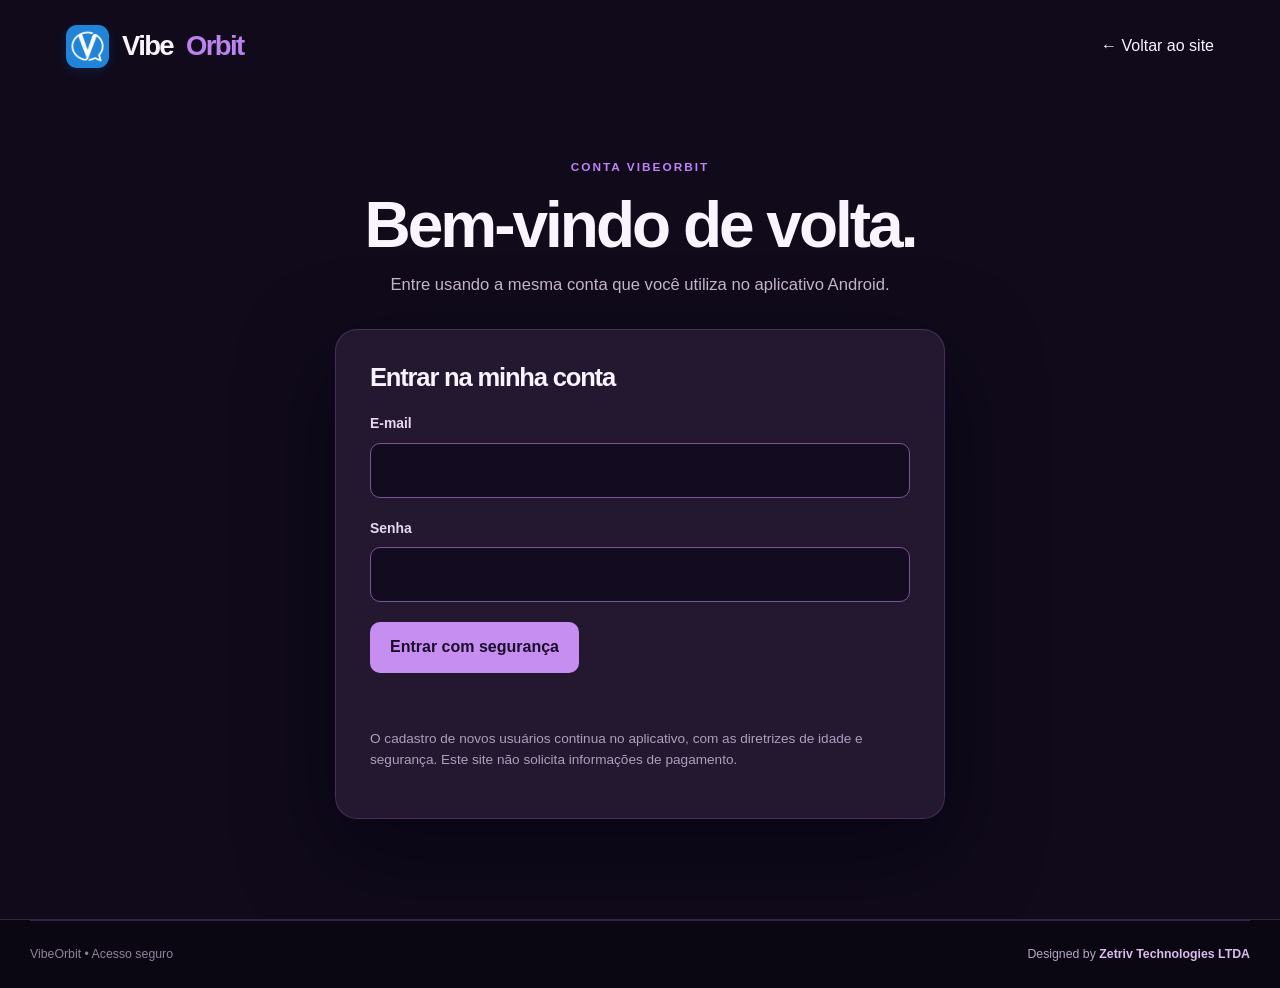
==== admin.html @ 6d1e189d "Add Supabase account login and protected moderation portal" ====
<!doctype html>
<html lang="pt-BR">
<head>
  <meta charset="utf-8"><meta name="viewport" content="width=device-width, initial-scale=1">
  <meta name="theme-color" content="#100a1b"><meta name="robots" content="noindex,nofollow">
  <meta http-equiv="Content-Security-Policy" content="default-src 'self'; script-src 'self'; style-src 'self'; connect-src 'self' https://bzjwgvnyfunlwxfzbbbc.supabase.co; img-src 'self' data:; object-src 'none'; base-uri 'self'">
  <meta name="referrer" content="no-referrer"><title>Central de Moderação | VibeOrbit</title>
  <link rel="icon" href="assets/vibeorbit-icon.webp" type="image/webp"><link rel="stylesheet" href="styles.css"><link rel="stylesheet" href="portal.css"><script type="module" src="portal.js"></script>
</head>
<body data-portal-page="admin"><header class="header shell"><a class="brand" href="index.html"><img class="brand-logo" src="assets/vibeorbit-icon.webp" alt="" width="43" height="43">Vibe<span class="brand-accent">Orbit</span></a><a href="conta.html">← Minha conta</a></header>
  <main class="shell portal-layout"><div class="portal-heading"><span class="section-kicker">ZETRIV TECHNOLOGIES LTDA</span><h1>Central de Moderação</h1><p>Denúncias do VibeOrbit. Acesso restrito a administradores autorizados.</p></div>
    <section class="portal-card wide" aria-labelledby="moderation-title"><h2 id="moderation-title">Fila de denúncias</h2><p id="portal-message" role="status" aria-live="polite">Verificando sua autorização...</p>
      <div id="admin-content" hidden>
        <div class="portal-actions"><span class="portal-pill ready">● Acesso administrativo</span><button type="button" class="portal-button secondary" id="refresh-reports">Atualizar denúncias</button><button type="button" class="portal-button secondary" id="logout">Sair</button></div>
        <div class="portal-grid" aria-label="Resumo da fila"><div class="portal-stat"><strong id="total-count">—</strong><span>Total consultado</span></div><div class="portal-stat"><strong id="pending-count">—</strong><span>Pendentes</span></div><div class="portal-stat"><strong id="review-count">—</strong><span>Em análise</span></div></div>
        <p class="portal-subtle">Nesta versão, você pode analisar, resolver ou descartar denúncias. Suspensão e banimento serão habilitados somente quando as restrições estiverem aplicadas às funcionalidades do aplicativo.</p>
        <div id="report-list" class="report-list" aria-live="polite"></div>
        <h2 class="portal-history-title">Histórico das decisões</h2><div id="audit-list" class="portal-subtle">Carregando histórico...</div>
      </div>
    </section>
  </main><footer class="footer"><div class="shell footer-bottom"><span>Área administrativa privada • Não compartilhar credenciais</span><span class="design-credit">Designed by <strong>Zetriv Technologies LTDA</strong></span></div></footer>
</body></html>
---- styles.css ----
:root{color-scheme:dark;--bg:#100a1b;--panel:#21172f;--panel2:#291b3a;--white:#f9f4ff;--muted:#c3b4cc;--purple:#be83f9;--pink:#e6a6ff;--line:rgba(204,151,242,.20);--teal:#97d9da;--shadow:0 32px 90px rgba(4,0,15,.5)}
*{box-sizing:border-box}html{scroll-behavior:smooth}body{margin:0;background:var(--bg);color:var(--white);font:400 16px/1.55 Inter,ui-sans-serif,-apple-system,BlinkMacSystemFont,"Segoe UI",sans-serif;overflow-x:hidden}a{color:inherit;text-decoration:none}button{font:inherit;cursor:pointer}h1,h2,h3,p{margin-top:0}h1,h2,h3{letter-spacing:-.047em;line-height:1.08}h1{font-size:clamp(3.55rem,6.1vw,6.55rem);font-weight:760}h2{font-size:clamp(2.65rem,4.6vw,4.9rem);font-weight:740}h3{font-size:1.48rem}p{color:var(--muted)}em{font-style:normal;color:var(--pink)}.shell{max-width:1220px;margin:auto;padding-inline:36px}.skip{position:absolute;left:-9999px;top:10px;background:#fff;color:#000;padding:12px;z-index:99}.skip:focus{left:10px}.announcement{font-size:.72rem;letter-spacing:.17em;text-align:center;background:#261637;border-bottom:1px solid var(--line);padding:10px 12px;color:#d6b7ec;font-weight:700}.pulse-dot{display:inline-block;width:7px;height:7px;border-radius:50%;background:#b5e2a8;box-shadow:0 0 0 4px #b5e2a81f;margin-right:11px;vertical-align:middle}.header{height:92px;display:flex;justify-content:space-between;align-items:center;gap:30px;position:relative;z-index:3}.brand{display:inline-flex;align-items:center;gap:13px;font-size:1.72rem;font-weight:730;letter-spacing:-.06em;white-space:nowrap}.brand-symbol{display:grid;place-items:center;border-radius:16px;width:43px;height:43px;color:white;background:linear-gradient(135deg,#9a61e8,#da8eee);box-shadow:inset 0 0 0 2px #ffffff49;font-size:1.7rem}.brand-accent{color:#bb83ed}.header nav{display:flex;align-items:center;gap:30px}.header nav>a{font-size:.88rem;font-weight:600;color:#d3c6dc;transition:color .2s}.header nav>a:hover,.header nav>a:focus{color:white}.header nav .nav-link-special{padding:12px 17px;border:1px solid var(--line);border-radius:9px;color:white}.nav-link-special span{color:var(--purple);margin-left:9px}.nav-toggle{display:none;border:1px solid var(--line);background:var(--panel);color:white;border-radius:9px;padding:7px 13px;font-size:1.35rem}.hero{display:grid;grid-template-columns:1.07fr 1fr;min-height:690px;align-items:center;gap:35px;padding-block:48px 115px}.hero-copy{position:relative;z-index:2}.eyebrow,.section-kicker{display:inline-block;text-transform:uppercase;letter-spacing:.17em;font-size:.74rem;font-weight:750;color:var(--purple)}.eyebrow{color:#dec4ed;letter-spacing:.055em;text-transform:none;border:1px solid var(--line);background:#21162c;border-radius:40px;padding:7px 13px;margin-bottom:22px}.pill-mark{color:#e9c5fb;border-radius:4px;padding:1px 5px;background:#503366;margin-right:7px;font-weight:800;font-size:.78rem}.hero h1{margin:0 0 26px}.hero p{max-width:540px;font-size:1.12rem;line-height:1.75}.hero-actions{display:flex;gap:12px;flex-wrap:wrap;margin:32px 0}.btn{display:inline-flex;justify-content:center;align-items:center;min-height:52px;border-radius:9px;padding:14px 21px;font-weight:720;font-size:.94rem;transition:transform .2s,background-color .2s;border:1px solid transparent}.btn:hover,.btn:focus{transform:translateY(-2px)}.btn.primary{color:#170b24;background:#ce98fa}.btn.primary:hover{background:#e4baff}.btn.secondary{background:#251930;border-color:#5d426f;color:#f0deff}.hero-foot{font-size:.87rem;color:#a998b9}.mini-stars{color:var(--pink);letter-spacing:5px;margin-right:10px}.hero-art{height:580px;position:relative;display:grid;place-items:center}.orbits{position:absolute;inset:0;display:grid;place-items:center}.orbits span{position:absolute;border:1px solid rgba(199,131,242,.22);width:530px;height:530px;border-radius:50%}.orbits span:nth-child(2){width:420px;height:420px;border-color:#a775d63d}.orbits span:nth-child(3){width:660px;height:660px;border-color:#a775d61d}.hero-art:before{content:"";position:absolute;width:500px;height:500px;background:radial-gradient(circle,#9451b93a,transparent 62%);filter:blur(25px)}.halo{position:absolute;color:#c287f7}.halo-a{top:5%;right:14%;font-size:4rem}.halo-b{bottom:17%;left:5%;font-size:2rem}.preview-phone{position:relative;width:315px;min-height:485px;background:linear-gradient(145deg,#281a39,#160f23);border:1px solid #a571be5e;border-radius:32px;padding:25px 21px;box-shadow:var(--shadow),0 0 0 12px #b47ddb0e;transform:rotate(-6deg)}.preview-top{display:flex;align-items:center;gap:12px;padding-bottom:24px;border-bottom:1px solid var(--line)}.phone-orbit{font-size:1.55rem;color:#c68ff4;display:grid;place-items:center;background:#48305a;width:39px;height:39px;border-radius:50%}.preview-top strong{font-size:.94rem}.preview-top small{display:block;color:#a995b8;font-size:.69rem}.dots{color:#af8cb8;font-size:.67rem;margin-left:auto}.chat-day{text-align:center;font-size:.66rem;color:#96849e;margin:30px 0}.chat-bubble{font-size:.84rem;line-height:1.5;padding:14px 16px;margin-bottom:17px;max-width:83%;border-radius:18px}.incoming{background:#3b2b4b;border-bottom-left-radius:4px}.outgoing{background:#9760bc;color:white;margin-left:auto;border-bottom-right-radius:4px}.phone-bottom{margin-top:40px;border:1px solid #634975;color:#897b92;display:flex;align-items:center;justify-content:space-between;border-radius:50px;padding:9px 9px 9px 17px;font-size:.8rem}.send-dot{width:27px;height:27px;background:#ba82ee;color:#20122c;border-radius:50%;display:grid;place-items:center;font-weight:800}.floating-tag{position:absolute;background:#f0d7fa;color:#2b153d;padding:13px 18px;border-radius:14px;font-size:.77rem;letter-spacing:.01em;font-weight:800;box-shadow:0 15px 40px #0006}.tag-left{left:-5%;top:25%;transform:rotate(6deg)}.tag-left span,.tag-right span{margin-right:5px;color:#965acb}.tag-right{right:-3%;bottom:15%;transform:rotate(7deg);background:#241831;color:#f4d4fc;border:1px solid #9c6fbb}.marquee-section{border-top:1px solid var(--line);border-bottom:1px solid var(--line);background:#1b1127;overflow:hidden}.marquee-track{max-width:1300px;margin:auto;display:flex;align-items:center;justify-content:space-between;gap:35px;padding:21px 40px;font-size:.81rem;letter-spacing:.13em;font-weight:750;color:#cbb3da}.marquee-track .star{font-size:1.5rem;color:#9666b7}.section{padding-block:120px;scroll-margin-top:35px}.concept{display:grid;grid-template-columns:1fr 1fr;gap:100px;border-bottom:1px solid var(--line)}.concept h2{margin:16px 0 0}.concept-body{padding-top:20px}.concept-body p{font-size:1.15rem;line-height:1.8;max-width:510px}.inline-link{display:inline-block;color:#e2b6ff;font-weight:750;border-bottom:1px solid #be88e8;margin-top:12px;padding-bottom:6px}.inline-link span{margin-left:9px}.section-heading{display:flex;align-items:end;justify-content:space-between;gap:60px;margin-bottom:46px}.section-heading h2{margin:14px 0 0}.section-heading>p{max-width:290px;font-size:.94rem}.feature-grid{display:grid;grid-template-columns:1.25fr 1fr 1fr;gap:18px}.feature-card{background:#21172f;border:1px solid var(--line);border-radius:23px;min-height:425px;padding:28px;display:flex;flex-direction:column}.feature-main{background:linear-gradient(150deg,#3d2250,#261732)}.feature-glyph{font-size:1.9rem;color:#deaeff}.feature-card h3{margin:24px 0 9px}.feature-card p{font-size:.91rem;line-height:1.7;margin-bottom:12px}.feature-tag{margin-top:auto;font-size:.67rem;letter-spacing:.08em;text-transform:uppercase;color:#d8aedf}.feature-illustration{height:185px;display:grid;place-items:center}.question-card{background:linear-gradient(140deg,#673b80,#4a2c61);border:1px solid #c89bdb80;border-radius:14px;width:92%;padding:19px;box-shadow:0 15px 30px #18072480;transform:rotate(-4deg)}.question-card>span{font-size:.67rem;text-transform:uppercase;letter-spacing:.09em;color:#ead1fb}.question-card>p{font-size:1.08rem;font-weight:730;color:white;margin:10px 0}.question-card i{color:#e5d6ee;font-style:normal;font-size:.72rem;display:block;border-top:1px solid #ffffff30;padding-top:10px}.small-feature-art{height:185px;display:flex;flex-direction:column;justify-content:center;gap:10px}.city-orbit{color:#d7b8ec;background:#3a2a49;border:1px solid #6b4e7d;border-radius:25px;padding:6px 14px;font-size:.76rem;font-weight:700;letter-spacing:.09em;width:max-content}.city-orbit:nth-child(2){margin-left:25px;background:#5b3474;color:#fff}.city-orbit:nth-child(3){margin-left:50px}.music-art{flex-direction:row;align-items:center;justify-content:start;gap:15px;font-weight:700}.music-art small{font-size:.75rem;font-weight:400;color:#c5b1d2}.music-cover{width:100px;height:100px;background:radial-gradient(circle at 35% 24%,#f1a4fb,#773fa1 65%,#2b163d);border-radius:15px;display:grid;place-items:center;font-size:2.5rem}.pricing-background{background:linear-gradient(180deg,#1c112b,#1b1027)}.plans{display:grid;grid-template-columns:1fr 1fr;gap:20px}.plan{background:#1d1728;border:1px solid #594564;border-radius:24px;padding:36px 40px;min-height:475px}.plan.premium{background:linear-gradient(145deg,#4a275e,#2d1b3d);border-color:#ac70d8;box-shadow:0 0 70px #b16ef31c}.plan-top{display:flex;justify-content:space-between;align-items:center}.plan-label{font-size:.76rem;letter-spacing:.2em;color:#d6b4ee;font-weight:800}.plan-symbol{font-size:2rem;color:#d5a3ed}.plan h3{font-size:2rem;margin:22px 0 9px}.plan>p{font-size:.93rem}.plan ul{padding:0;list-style:none;margin:28px 0}.plan li{padding:8px 0 8px 24px;position:relative;color:#dfcee9;font-size:.94rem}.plan li:before{content:"✦";position:absolute;left:0;color:#ca95ed}.plan-footer{border-top:1px solid #ffffff25;margin-top:30px;padding-top:20px;font-size:.78rem;font-weight:700;color:#d5a4f5}.pricing-note{font-size:.78rem;margin:20px 0 0;text-align:center}.safety{display:grid;grid-template-columns:1fr 1.05fr;gap:75px;align-items:center}.safety-copy h2{margin:18px 0 25px}.safety-copy>p{font-size:1.02rem;line-height:1.75;margin-bottom:30px}.safety-list>div{display:flex;gap:20px;padding:24px 0;border-bottom:1px solid var(--line)}.safety-list>div:first-child{border-top:1px solid var(--line)}.safety-icon{width:50px;height:50px;flex:0 0 50px;border-radius:14px;background:#3c294c;display:grid;place-items:center;color:#e5baf9;font-weight:800;font-size:1.02rem}.safety-list h3{letter-spacing:-.035em;font-size:1.13rem;margin:0 0 7px}.safety-list p{font-size:.88rem;margin:0;line-height:1.6}.launch{margin-bottom:120px;position:relative;overflow:hidden;border:1px solid #b787db63;border-radius:30px;padding:90px 30px;background:radial-gradient(ellipse at 75% 0,#703d8580,transparent 55%),linear-gradient(130deg,#301c42,#21132d);text-align:center}.launch h2{position:relative;max-width:740px;margin:15px auto 24px}.launch p{max-width:615px;margin:0 auto 26px;font-size:1.04rem}.launch-status{display:inline-block;background:#241331;border:1px solid #9b68ba56;border-radius:25px;padding:11px 18px;font-size:.75rem;letter-spacing:.08em;font-weight:800;color:#e6c4f8}.launch-constellation{position:absolute;right:60px;top:4px;color:#be87d130;font-size:16rem;line-height:1}.footer{background:#0a0712;border-top:1px solid var(--line)}.footer-top{display:flex;justify-content:space-between;gap:50px;padding-block:75px}.footer-top p{margin-top:15px;font-size:.85rem}.footer-links{display:flex;gap:100px}.footer-links>div{display:flex;flex-direction:column;gap:12px}.footer-links h3{font-size:.88rem;margin:0 0 8px;letter-spacing:0}.footer-links a{font-size:.84rem;color:#b1a4bf}.footer-links a:hover{text-decoration:underline;color:white}.footer-bottom{border-top:1px solid var(--line);padding:24px 0;display:flex;justify-content:space-between;gap:18px;color:#91829c;font-size:.77rem}.legal-page{max-width:870px;margin:30px auto 120px;padding:40px 36px}.legal-page h1{font-size:clamp(2.6rem,5vw,4.5rem);margin:14px 0 25px}.legal-page h2{font-size:1.55rem;letter-spacing:-.02em;margin:40px 0 14px}.legal-page p,.legal-page li{color:#d5c5dd;line-height:1.8}.legal-page li{margin:7px 0}.legal-alert{background:#32213e;border:1px solid #ba8bcc70;border-radius:13px;padding:17px 20px;margin-bottom:35px;color:#f5ddff}.legal-page>a{color:#dfaaf5;text-decoration:underline}.legal-page ul{padding-left:25px}
@media (max-width:1050px){.header nav{gap:18px}.hero{grid-template-columns:1.1fr .9fr;gap:8px}.hero h1{font-size:clamp(3rem,5.5vw,4.5rem)}.hero-art{transform:scale(.83)}.floating-tag{font-size:.75rem}.feature-grid{grid-template-columns:1fr 1fr}.feature-main{grid-column:1/-1;min-height:350px}.feature-main .feature-illustration{height:135px}.concept,.safety{gap:40px}}
@media (max-width:760px){.shell{padding-inline:22px}.announcement{font-size:.59rem;letter-spacing:.08em}.header{height:75px}.brand{font-size:1.5rem}.brand-symbol{width:39px;height:39px}.nav-toggle{display:block}.header nav{display:none;position:absolute;top:69px;left:16px;right:16px;background:#251830;border:1px solid #72548c;border-radius:14px;box-shadow:var(--shadow);padding:17px;flex-direction:column;align-items:stretch;gap:0}.header nav.open{display:flex}.header nav>a{padding:12px 8px}.hero{display:flex;flex-direction:column;min-height:unset;gap:10px;padding-block:50px 40px}.hero-copy{text-align:left}.hero h1{font-size:clamp(3.15rem,12vw,5rem)}.hero p{font-size:1.02rem}.hero-art{transform:scale(.83);height:480px;width:100%;margin-top:18px}.preview-phone{width:305px}.floating-tag.tag-left{left:-1%}.floating-tag.tag-right{right:-6%}.marquee-track{gap:17px;justify-content:start;padding:18px 20px;font-size:.68rem;width:max-content}.marquee-track span{white-space:nowrap}.section{padding-block:75px}.concept,.safety{grid-template-columns:1fr;gap:28px}.concept-body{padding-top:0}.section-heading{display:block}.section-heading>p{max-width:550px;margin-top:14px}.feature-grid,.plans{grid-template-columns:1fr}.feature-main{grid-column:auto}.feature-card{min-height:340px}.feature-illustration{height:130px}.small-feature-art{height:140px}.plan{min-height:auto;padding:30px 28px}.launch{margin-bottom:75px;padding:65px 22px}.footer-top{flex-direction:column;gap:35px;padding-block:50px}.footer-links{gap:50px}.footer-bottom{flex-direction:column}.legal-page{padding:25px 22px}}
@media (max-width:380px){.hero-art{transform:scale(.68);margin-top:-25px;margin-bottom:-40px}.floating-tag{font-size:.7rem}.hero-actions .btn{width:100%}}
@media (prefers-reduced-motion:reduce){html{scroll-behavior:auto}*,*:before,*:after{transition:none!important;animation:none!important}}
.brand-logo{display:block;width:43px;height:43px;flex:0 0 43px;object-fit:cover;border-radius:11px;box-shadow:0 3px 12px rgba(28,128,230,.16)}
.phone-logo{display:block;width:39px;height:39px;flex:0 0 39px;object-fit:cover;border-radius:10px}
.design-credit{color:#b7a5c5;white-space:nowrap}
.design-credit strong{font-weight:750;color:#ddbbef}
@media(max-width:760px){.brand-logo{width:39px;height:39px;flex-basis:39px}.design-credit{white-space:normal}}
---- portal.css ----
.portal-layout{min-height:calc(100vh - 185px);padding-top:62px;padding-bottom:100px}
.portal-heading{max-width:780px;margin:0 auto 31px;text-align:center}
.portal-heading h1{font-size:clamp(2.5rem,6vw,4rem);margin:12px 0}
.portal-heading p{font-size:1.04rem}
.portal-card{width:min(100%,610px);margin:0 auto;padding:34px;background:#241730;border:1px solid var(--line);border-radius:22px;box-shadow:var(--shadow)}
.portal-card.wide{width:min(100%,1100px)}
.portal-card h2{font-size:1.6rem;margin-bottom:22px}
.portal-field{display:flex;flex-direction:column;gap:8px;margin-bottom:20px}
.portal-field label{color:#e8d6f1;font-size:.87rem;font-weight:700}
.portal-field input,.portal-field textarea,.portal-field select{width:100%;background:#130c20;color:#fff;border:1px solid #795692;border-radius:10px;padding:14px;font:inherit;min-width:0}
.portal-field input:focus,.portal-field textarea:focus,.portal-field select:focus{outline:2px solid #ca93f7;outline-offset:2px}
.portal-button{background:#c78ef2;color:#1a0d2b;border:0;border-radius:10px;font-size:1rem;font-weight:800;padding:13px 20px;min-height:48px}
.portal-button:disabled{cursor:not-allowed;opacity:.52}
.portal-button.secondary{background:#3b294c;color:white;border:1px solid #73548c}
.portal-actions{display:flex;flex-wrap:wrap;align-items:center;gap:12px;margin-top:25px}
.portal-alert{padding:12px 16px;border-radius:10px;border:1px solid #9969bd;background:#3c2550;color:#f5e1ff;margin:0 0 18px}
.portal-alert.error{border-color:#dc8191;background:#492430;color:#ffe1e6}
.portal-alert.success{border-color:#81c9bd;background:#18413d;color:#d5fcf5}
.portal-subtle{font-size:.85rem;color:#ad9fbd}
.portal-status{margin-top:15px;min-height:1.5em}
.portal-pill{display:inline-flex;align-items:center;gap:7px;border:1px solid #a36fcc;border-radius:100px;padding:6px 12px;font-size:.75rem;font-weight:750;color:#e4c7fc}
.portal-pill.ready{color:#b5f2c9;border-color:#4f8d73}
.portal-grid{display:grid;grid-template-columns:repeat(3,1fr);gap:14px;margin:18px 0 26px}
.portal-stat{background:#1c1128;border:1px solid var(--line);border-radius:14px;padding:15px}
.portal-stat strong{display:block;font-size:1.7rem}
.portal-stat span{color:#d4bedf;font-size:.81rem}
.report-list{display:grid;gap:14px;margin-top:25px}
.report-card{background:#1b1126;border:1px solid var(--line);border-radius:13px;padding:19px}
.report-header{display:flex;justify-content:space-between;gap:18px;align-items:center;margin-bottom:12px}
.report-card h3{font-size:1.12rem;letter-spacing:-.01em;margin:0}
.report-card p{margin:6px 0;font-size:.9rem;overflow-wrap:anywhere}
.report-meta{color:#b8a9c4;font-size:.76rem}
.report-card .portal-field{margin:13px 0}
.report-card .portal-field textarea{min-height:68px;resize:vertical}
.portal-table{width:100%;border-collapse:collapse;font-size:.83rem}
.portal-table td,.portal-table th{border-bottom:1px solid var(--line);padding:11px;text-align:left;overflow-wrap:anywhere}
.portal-table th{color:#e5c3f5}
.portal-history-title{margin-top:42px}
.portal-back{display:inline-block;color:#dfb2f4;text-decoration:underline;margin-bottom:28px}
[hidden]{display:none!important}
@media(max-width:760px){.portal-layout{padding-top:35px}.portal-card{padding:22px}.portal-grid{grid-template-columns:1fr}.report-header{align-items:flex-start;flex-direction:column}.portal-table{display:block;overflow-x:auto}}
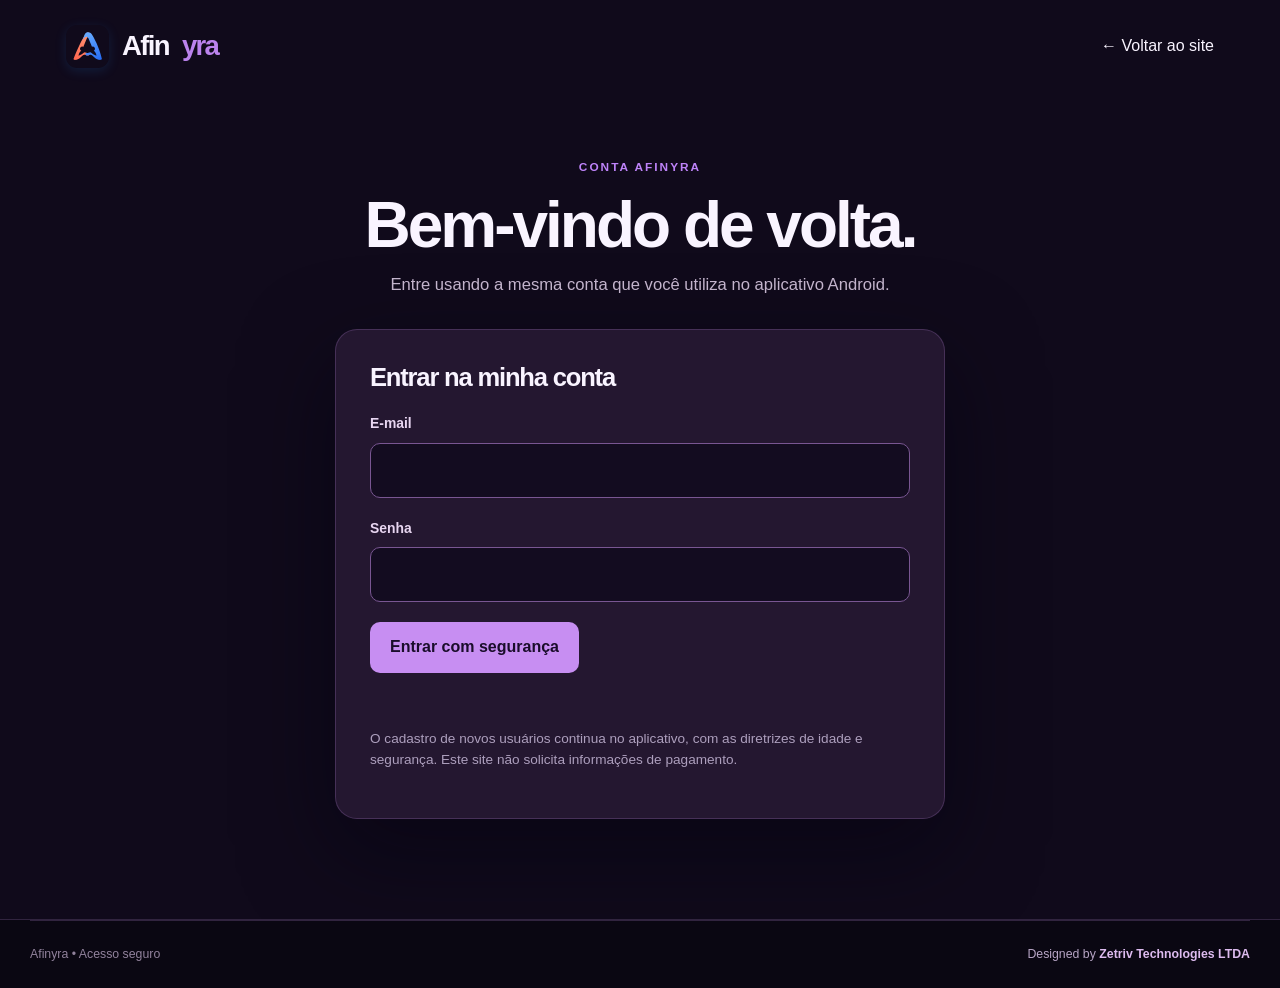
==== commit 124cbf12: "Identidade Afinyra: logo SVG e atualização visual de todas as páginas" ====
--- a/admin.html
+++ b/admin.html
@@ -3,19 +3,23 @@
 <head>
   <meta charset="utf-8"><meta name="viewport" content="width=device-width, initial-scale=1">
   <meta name="theme-color" content="#100a1b"><meta name="robots" content="noindex,nofollow">
-  <meta http-equiv="Content-Security-Policy" content="default-src 'self'; script-src 'self'; style-src 'self'; connect-src 'self' https://bzjwgvnyfunlwxfzbbbc.supabase.co; img-src 'self' data:; object-src 'none'; base-uri 'self'">
-  <meta name="referrer" content="no-referrer"><title>Central de Moderação | VibeOrbit</title>
-  <link rel="icon" href="assets/vibeorbit-icon.webp" type="image/webp"><link rel="stylesheet" href="styles.css"><link rel="stylesheet" href="portal.css"><script type="module" src="portal.js"></script>
+  <meta http-equiv="Content-Security-Policy" content="default-src 'self'; script-src 'self'; style-src 'self'; connect-src 'self' https://bzjwgvnyfunlwxfzbbbc.supabase.co; img-src 'self' data: https://bzjwgvnyfunlwxfzbbbc.supabase.co; object-src 'none'; base-uri 'self'">
+  <meta name="referrer" content="no-referrer"><title>Central de Moderação | Afinyra</title>
+  <link rel="icon" href="assets/afinyra-icon.svg" type="image/svg+xml"><link rel="stylesheet" href="styles.css"><link rel="stylesheet" href="portal.css"><script type="module" src="portal.js"></script>
 </head>
-<body data-portal-page="admin"><header class="header shell"><a class="brand" href="index.html"><img class="brand-logo" src="assets/vibeorbit-icon.webp" alt="" width="43" height="43">Vibe<span class="brand-accent">Orbit</span></a><a href="conta.html">← Minha conta</a></header>
-  <main class="shell portal-layout"><div class="portal-heading"><span class="section-kicker">ZETRIV TECHNOLOGIES LTDA</span><h1>Central de Moderação</h1><p>Denúncias do VibeOrbit. Acesso restrito a administradores autorizados.</p></div>
+<body data-portal-page="admin"><header class="header shell"><a class="brand" href="index.html"><img class="brand-logo" src="assets/afinyra-icon.svg" alt="" width="43" height="43">Afin<span class="brand-accent">yra</span></a><a href="conta.html">← Minha conta</a></header>
+  <main class="shell portal-layout"><div class="portal-heading"><span class="section-kicker">ZETRIV TECHNOLOGIES LTDA</span><h1>Central de Moderação</h1><p>Denúncias do Afinyra. Acesso restrito a administradores autorizados.</p></div>
     <section class="portal-card wide" aria-labelledby="moderation-title"><h2 id="moderation-title">Fila de denúncias</h2><p id="portal-message" role="status" aria-live="polite">Verificando sua autorização...</p>
       <div id="admin-content" hidden>
         <div class="portal-actions"><span class="portal-pill ready">● Acesso administrativo</span><button type="button" class="portal-button secondary" id="refresh-reports">Atualizar denúncias</button><button type="button" class="portal-button secondary" id="logout">Sair</button></div>
         <div class="portal-grid" aria-label="Resumo da fila"><div class="portal-stat"><strong id="total-count">—</strong><span>Total consultado</span></div><div class="portal-stat"><strong id="pending-count">—</strong><span>Pendentes</span></div><div class="portal-stat"><strong id="review-count">—</strong><span>Em análise</span></div></div>
-        <p class="portal-subtle">Nesta versão, você pode analisar, resolver ou descartar denúncias. Suspensão e banimento serão habilitados somente quando as restrições estiverem aplicadas às funcionalidades do aplicativo.</p>
+        <p class="portal-subtle">As medidas administrativas são registradas com justificativa e histórico. Suspensões e banimentos precisam ser confirmados por você e podem ser revertidos. Denúncias e evidências não são apagadas automaticamente.</p>
+        <h2 class="portal-history-title">Contas com restrições</h2>
+        <div id="restriction-list" class="report-list" aria-live="polite">Carregando restrições...</div>
+        <h2 class="portal-history-title">Denúncias recebidas</h2>
         <div id="report-list" class="report-list" aria-live="polite"></div>
         <h2 class="portal-history-title">Histórico das decisões</h2><div id="audit-list" class="portal-subtle">Carregando histórico...</div>
+        <h2 class="portal-history-title">Histórico de medidas administrativas</h2><div id="sanction-history" class="portal-subtle">Carregando medidas...</div>
       </div>
     </section>
   </main><footer class="footer"><div class="shell footer-bottom"><span>Área administrativa privada • Não compartilhar credenciais</span><span class="design-credit">Designed by <strong>Zetriv Technologies LTDA</strong></span></div></footer>
--- a/portal.css
+++ b/portal.css
@@ -30,8 +30,19 @@
 .report-card h3{font-size:1.12rem;letter-spacing:-.01em;margin:0}
 .report-card p{margin:6px 0;font-size:.9rem;overflow-wrap:anywhere}
 .report-meta{color:#b8a9c4;font-size:.76rem}
+.moderation-profile{display:flex;align-items:center;gap:13px;padding:12px;background:#241630;border:1px solid #4e375f;border-radius:12px;margin-top:10px}
+.moderation-profile>div{min-width:0;display:flex;flex-direction:column;gap:2px;overflow-wrap:anywhere}
+.moderation-avatar{height:54px;width:54px;flex:0 0 54px;border-radius:50%;object-fit:cover;background:#38254c}
+.moderation-avatar.placeholder{display:flex;align-items:center;justify-content:center;color:#fff;font-weight:800;font-size:1.25rem}
+.moderation-label{color:#cbb4d6;font-size:.76rem;letter-spacing:.02em}
+.moderation-name{color:#f8eefa;font-size:1.04rem}
+.moderation-reason{white-space:pre-wrap;background:#2f203e;border-radius:8px;padding:12px;font-size:1rem!important;line-height:1.6}
+.restriction-summary{font-weight:750;color:#ffcaab;background:#402a38;border:1px solid #a46776;padding:12px;border-radius:9px}
+.sanction-title{border-top:1px solid #604770;padding-top:22px;margin:25px 0 5px;font-size:1.07rem}
+.sanction-button{background:#f5b48f}
+.report-card .portal-field textarea{min-height:84px}
 .report-card .portal-field{margin:13px 0}
-.report-card .portal-field textarea{min-height:68px;resize:vertical}
+.report-card .portal-field textarea{resize:vertical}
 .portal-table{width:100%;border-collapse:collapse;font-size:.83rem}
 .portal-table td,.portal-table th{border-bottom:1px solid var(--line);padding:11px;text-align:left;overflow-wrap:anywhere}
 .portal-table th{color:#e5c3f5}
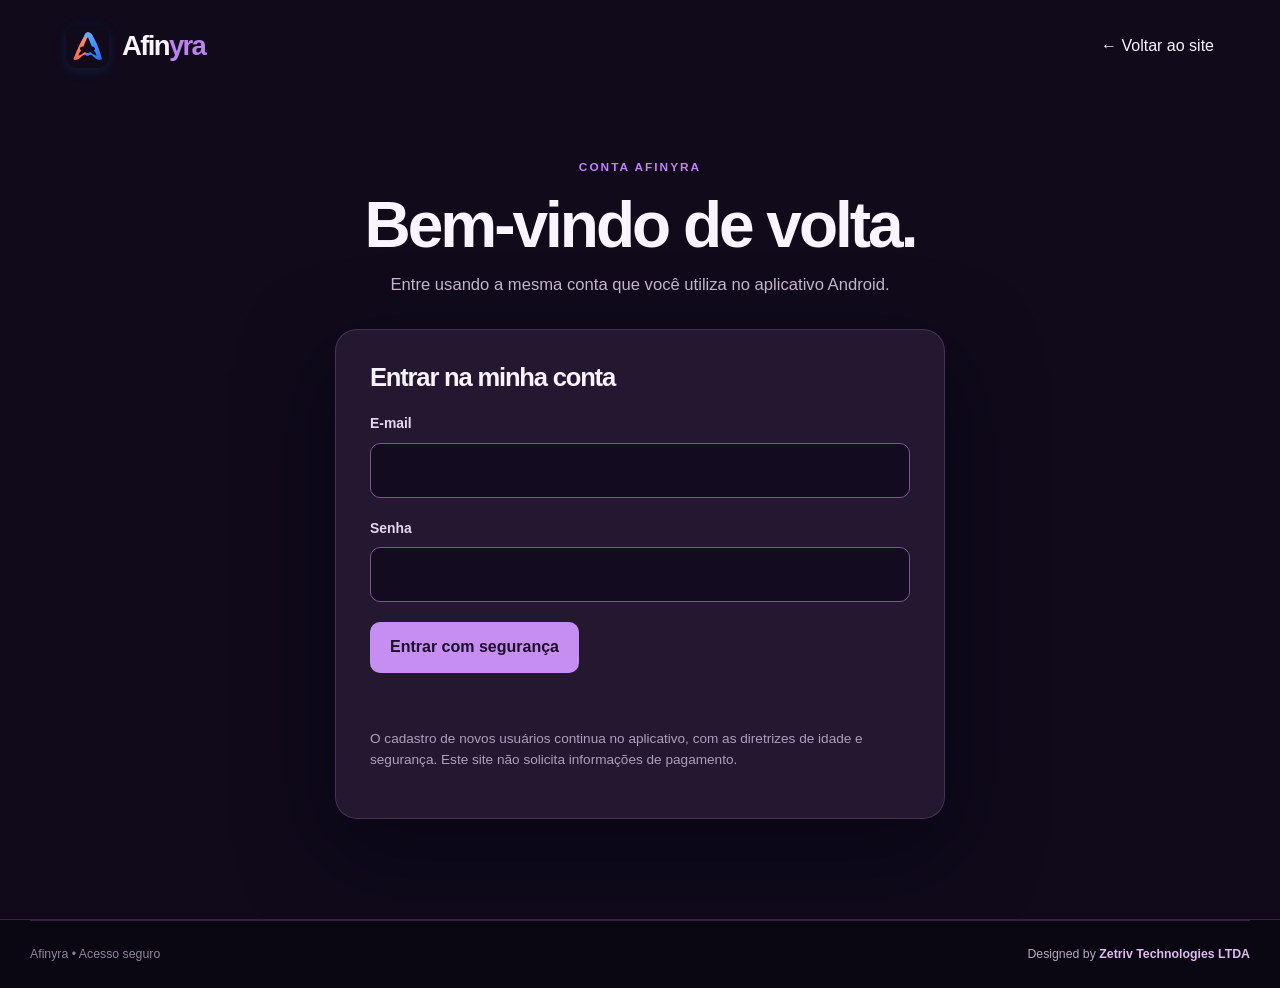
==== commit 68c6b653: "Corrige espaçamento no logotipo Afinyra em admin.html" ====
--- a/admin.html
+++ b/admin.html
@@ -7,7 +7,7 @@
   <meta name="referrer" content="no-referrer"><title>Central de Moderação | Afinyra</title>
   <link rel="icon" href="assets/afinyra-icon.svg" type="image/svg+xml"><link rel="stylesheet" href="styles.css"><link rel="stylesheet" href="portal.css"><script type="module" src="portal.js"></script>
 </head>
-<body data-portal-page="admin"><header class="header shell"><a class="brand" href="index.html"><img class="brand-logo" src="assets/afinyra-icon.svg" alt="" width="43" height="43">Afin<span class="brand-accent">yra</span></a><a href="conta.html">← Minha conta</a></header>
+<body data-portal-page="admin"><header class="header shell"><a class="brand" href="index.html"><img class="brand-logo" src="assets/afinyra-icon.svg" alt="" width="43" height="43"><span>Afin<span class="brand-accent">yra</span></span></a><a href="conta.html">← Minha conta</a></header>
   <main class="shell portal-layout"><div class="portal-heading"><span class="section-kicker">ZETRIV TECHNOLOGIES LTDA</span><h1>Central de Moderação</h1><p>Denúncias do Afinyra. Acesso restrito a administradores autorizados.</p></div>
     <section class="portal-card wide" aria-labelledby="moderation-title"><h2 id="moderation-title">Fila de denúncias</h2><p id="portal-message" role="status" aria-live="polite">Verificando sua autorização...</p>
       <div id="admin-content" hidden>
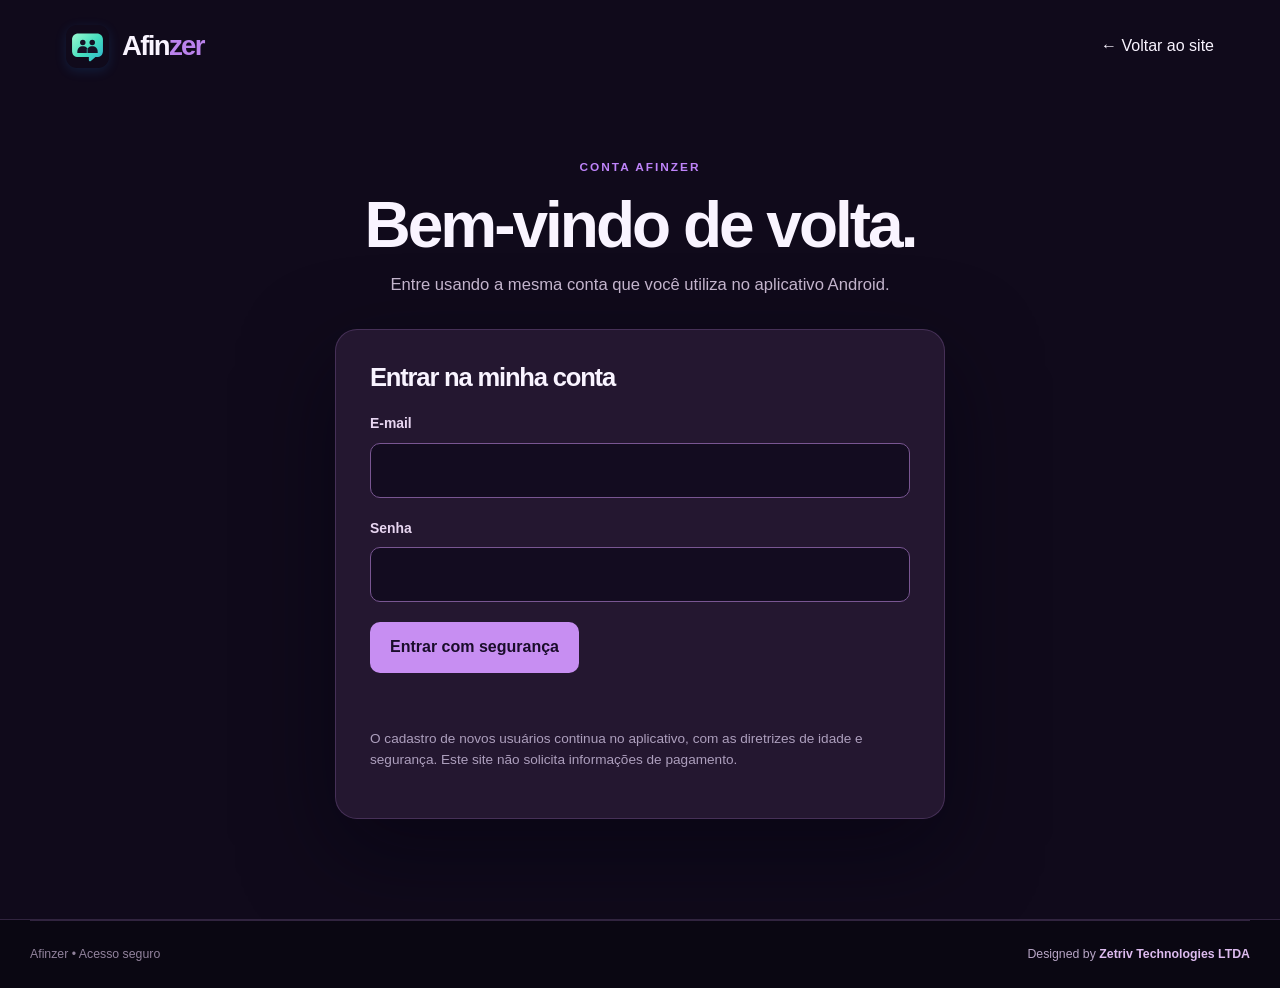
==== commit 11dbb47a: "Publicar marca Afinzer e portal de conta com ícone de conversa" ====
--- a/admin.html
+++ b/admin.html
@@ -4,11 +4,11 @@
   <meta charset="utf-8"><meta name="viewport" content="width=device-width, initial-scale=1">
   <meta name="theme-color" content="#100a1b"><meta name="robots" content="noindex,nofollow">
   <meta http-equiv="Content-Security-Policy" content="default-src 'self'; script-src 'self'; style-src 'self'; connect-src 'self' https://bzjwgvnyfunlwxfzbbbc.supabase.co; img-src 'self' data: https://bzjwgvnyfunlwxfzbbbc.supabase.co; object-src 'none'; base-uri 'self'">
-  <meta name="referrer" content="no-referrer"><title>Central de Moderação | Afinyra</title>
-  <link rel="icon" href="assets/afinyra-icon.svg" type="image/svg+xml"><link rel="stylesheet" href="styles.css"><link rel="stylesheet" href="portal.css"><script type="module" src="portal.js"></script>
+  <meta name="referrer" content="no-referrer"><title>Central de Moderação | Afinzer</title>
+  <link rel="icon" href="assets/afinzer-icon.svg" type="image/svg+xml"><link rel="stylesheet" href="styles.css"><link rel="stylesheet" href="portal.css"><script type="module" src="portal.js"></script>
 </head>
-<body data-portal-page="admin"><header class="header shell"><a class="brand" href="index.html"><img class="brand-logo" src="assets/afinyra-icon.svg" alt="" width="43" height="43"><span>Afin<span class="brand-accent">yra</span></span></a><a href="conta.html">← Minha conta</a></header>
-  <main class="shell portal-layout"><div class="portal-heading"><span class="section-kicker">ZETRIV TECHNOLOGIES LTDA</span><h1>Central de Moderação</h1><p>Denúncias do Afinyra. Acesso restrito a administradores autorizados.</p></div>
+<body data-portal-page="admin"><header class="header shell"><a class="brand" href="index.html"><img class="brand-logo" src="assets/afinzer-icon.svg" alt="" width="43" height="43"><span>Afin<span class="brand-accent">zer</span></span></a><a href="conta.html">← Minha conta</a></header>
+  <main class="shell portal-layout"><div class="portal-heading"><span class="section-kicker">ZETRIV TECHNOLOGIES LTDA</span><h1>Central de Moderação</h1><p>Denúncias do Afinzer. Acesso restrito a administradores autorizados.</p></div>
     <section class="portal-card wide" aria-labelledby="moderation-title"><h2 id="moderation-title">Fila de denúncias</h2><p id="portal-message" role="status" aria-live="polite">Verificando sua autorização...</p>
       <div id="admin-content" hidden>
         <div class="portal-actions"><span class="portal-pill ready">● Acesso administrativo</span><button type="button" class="portal-button secondary" id="refresh-reports">Atualizar denúncias</button><button type="button" class="portal-button secondary" id="logout">Sair</button></div>
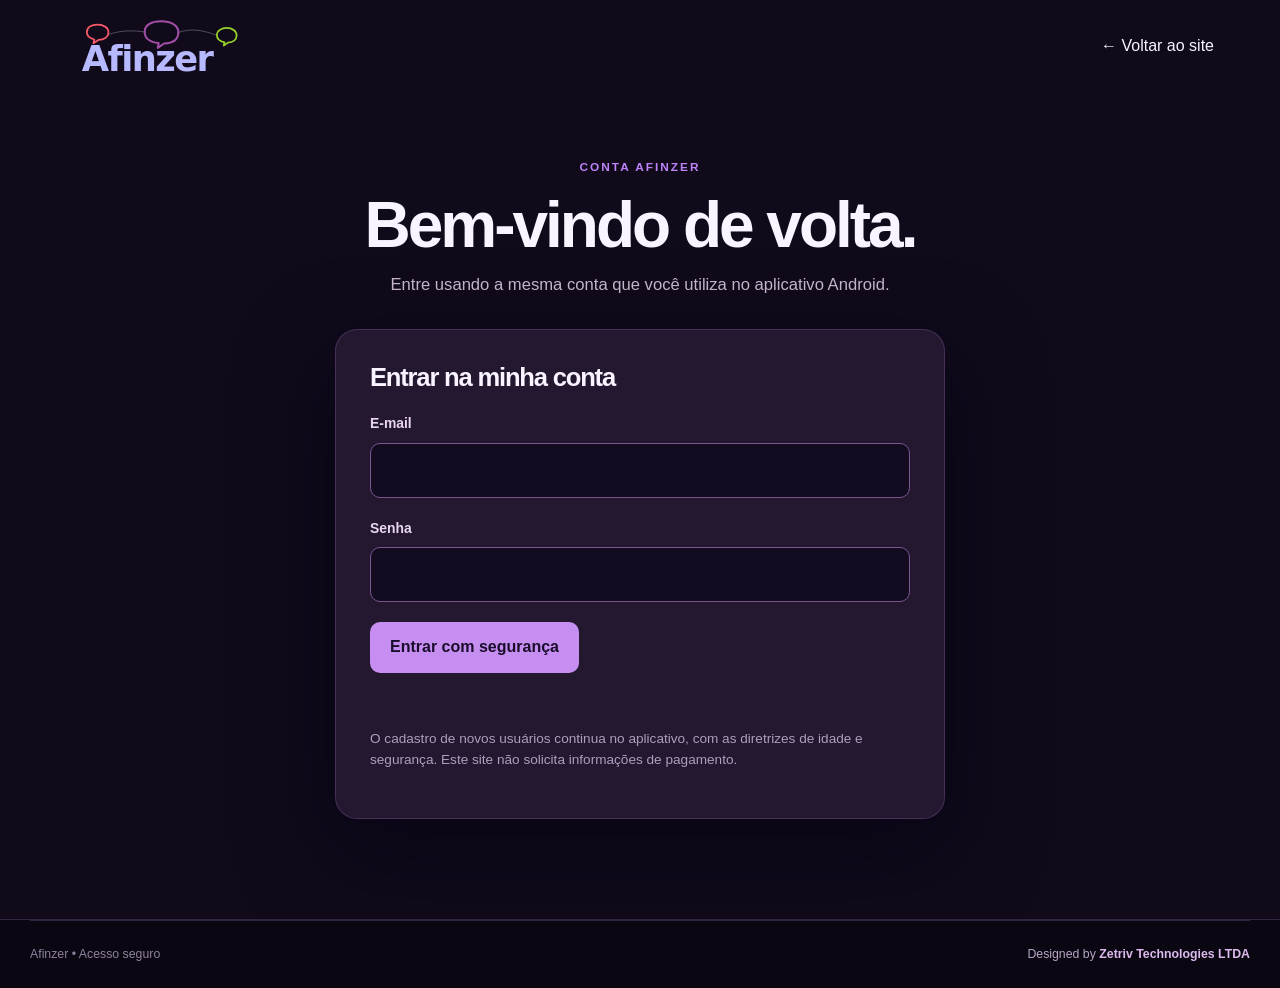
==== commit 2deae447: "Oficializar nova identidade Afinzer: ícone com nome e assinatura de três balões" ====
--- a/admin.html
+++ b/admin.html
@@ -7,7 +7,7 @@
   <meta name="referrer" content="no-referrer"><title>Central de Moderação | Afinzer</title>
   <link rel="icon" href="assets/afinzer-icon.svg" type="image/svg+xml"><link rel="stylesheet" href="styles.css"><link rel="stylesheet" href="portal.css"><script type="module" src="portal.js"></script>
 </head>
-<body data-portal-page="admin"><header class="header shell"><a class="brand" href="index.html"><img class="brand-logo" src="assets/afinzer-icon.svg" alt="" width="43" height="43"><span>Afin<span class="brand-accent">zer</span></span></a><a href="conta.html">← Minha conta</a></header>
+<body data-portal-page="admin"><header class="header shell"><a class="brand" href="index.html"><img class="brand-logo" src="assets/afinzer-wordmark.svg" alt="Afinzer" width="188" height="55"></a><a href="conta.html">← Minha conta</a></header>
   <main class="shell portal-layout"><div class="portal-heading"><span class="section-kicker">ZETRIV TECHNOLOGIES LTDA</span><h1>Central de Moderação</h1><p>Denúncias do Afinzer. Acesso restrito a administradores autorizados.</p></div>
     <section class="portal-card wide" aria-labelledby="moderation-title"><h2 id="moderation-title">Fila de denúncias</h2><p id="portal-message" role="status" aria-live="polite">Verificando sua autorização...</p>
       <div id="admin-content" hidden>
--- a/styles.css
+++ b/styles.css
@@ -9,3 +9,7 @@
 .design-credit{color:#b7a5c5;white-space:nowrap}
 .design-credit strong{font-weight:750;color:#ddbbef}
 @media(max-width:760px){.brand-logo{width:39px;height:39px;flex-basis:39px}.design-credit{white-space:normal}}
+
+/* Identidade Afinzer: assinatura horizontal, vetorial e sem fundo. */
+.brand-logo{width:188px;height:55px;flex:0 0 188px;object-fit:contain;border-radius:0;box-shadow:none}
+@media(max-width:760px){.brand-logo{width:148px;height:44px;flex:0 0 148px}}
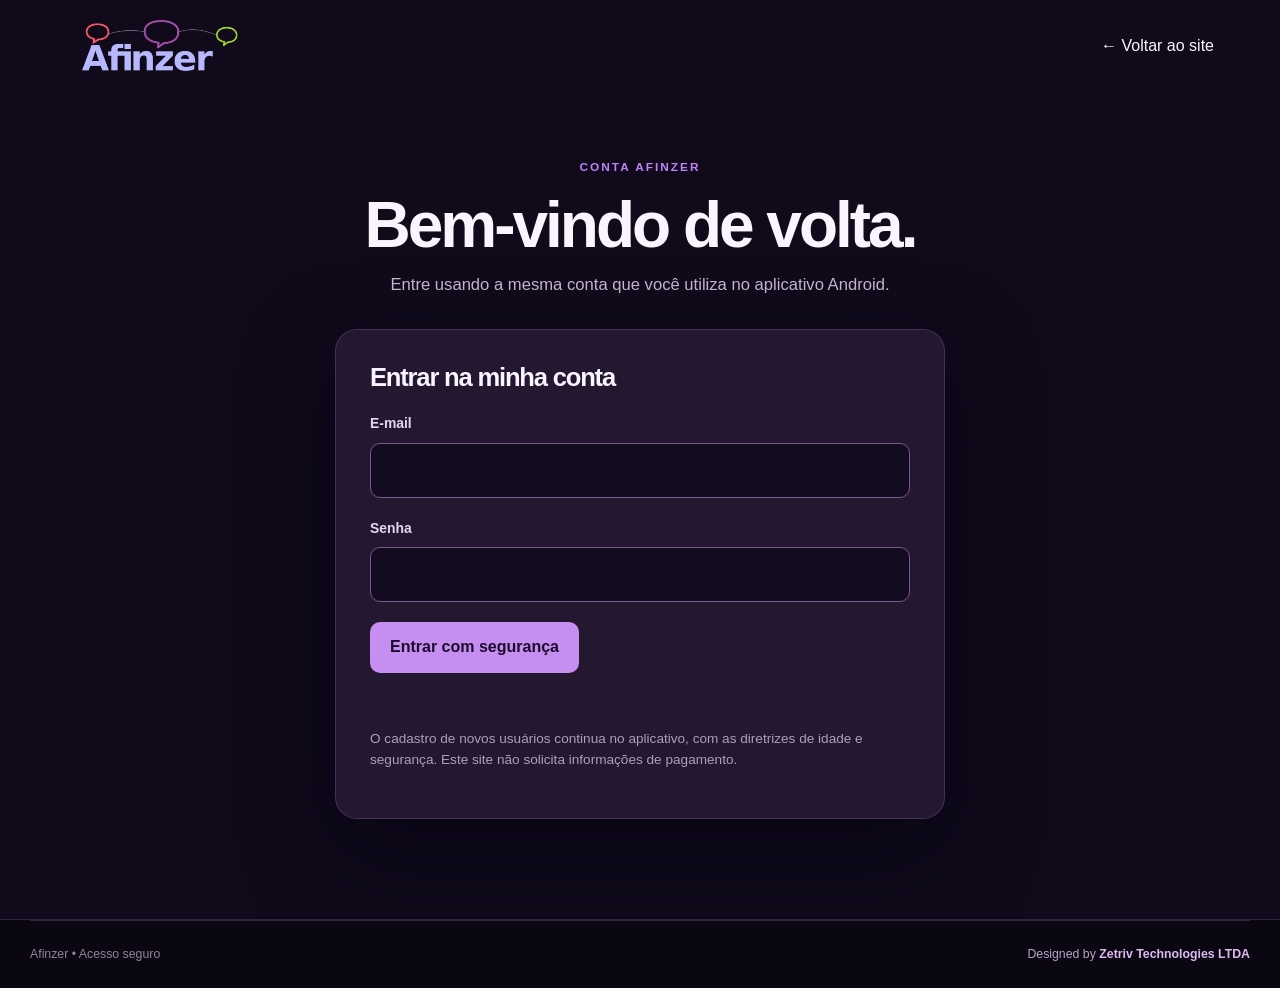
==== commit b8d5d1ac: "Atualizar cabecalhos do site com logo Afinzer animado" ====
--- a/admin.html
+++ b/admin.html
@@ -7,7 +7,7 @@
   <meta name="referrer" content="no-referrer"><title>Central de Moderação | Afinzer</title>
   <link rel="icon" href="assets/afinzer-icon.svg" type="image/svg+xml"><link rel="stylesheet" href="styles.css"><link rel="stylesheet" href="portal.css"><script type="module" src="portal.js"></script>
 </head>
-<body data-portal-page="admin"><header class="header shell"><a class="brand" href="index.html"><img class="brand-logo" src="assets/afinzer-wordmark.svg" alt="Afinzer" width="188" height="55"></a><a href="conta.html">← Minha conta</a></header>
+<body data-portal-page="admin"><header class="header shell"><a class="brand" href="index.html"><img class="brand-logo" src="assets/afinzer-logo-animado.webp" alt="Afinzer" width="188" height="55"></a><a href="conta.html">← Minha conta</a></header>
   <main class="shell portal-layout"><div class="portal-heading"><span class="section-kicker">ZETRIV TECHNOLOGIES LTDA</span><h1>Central de Moderação</h1><p>Denúncias do Afinzer. Acesso restrito a administradores autorizados.</p></div>
     <section class="portal-card wide" aria-labelledby="moderation-title"><h2 id="moderation-title">Fila de denúncias</h2><p id="portal-message" role="status" aria-live="polite">Verificando sua autorização...</p>
       <div id="admin-content" hidden>
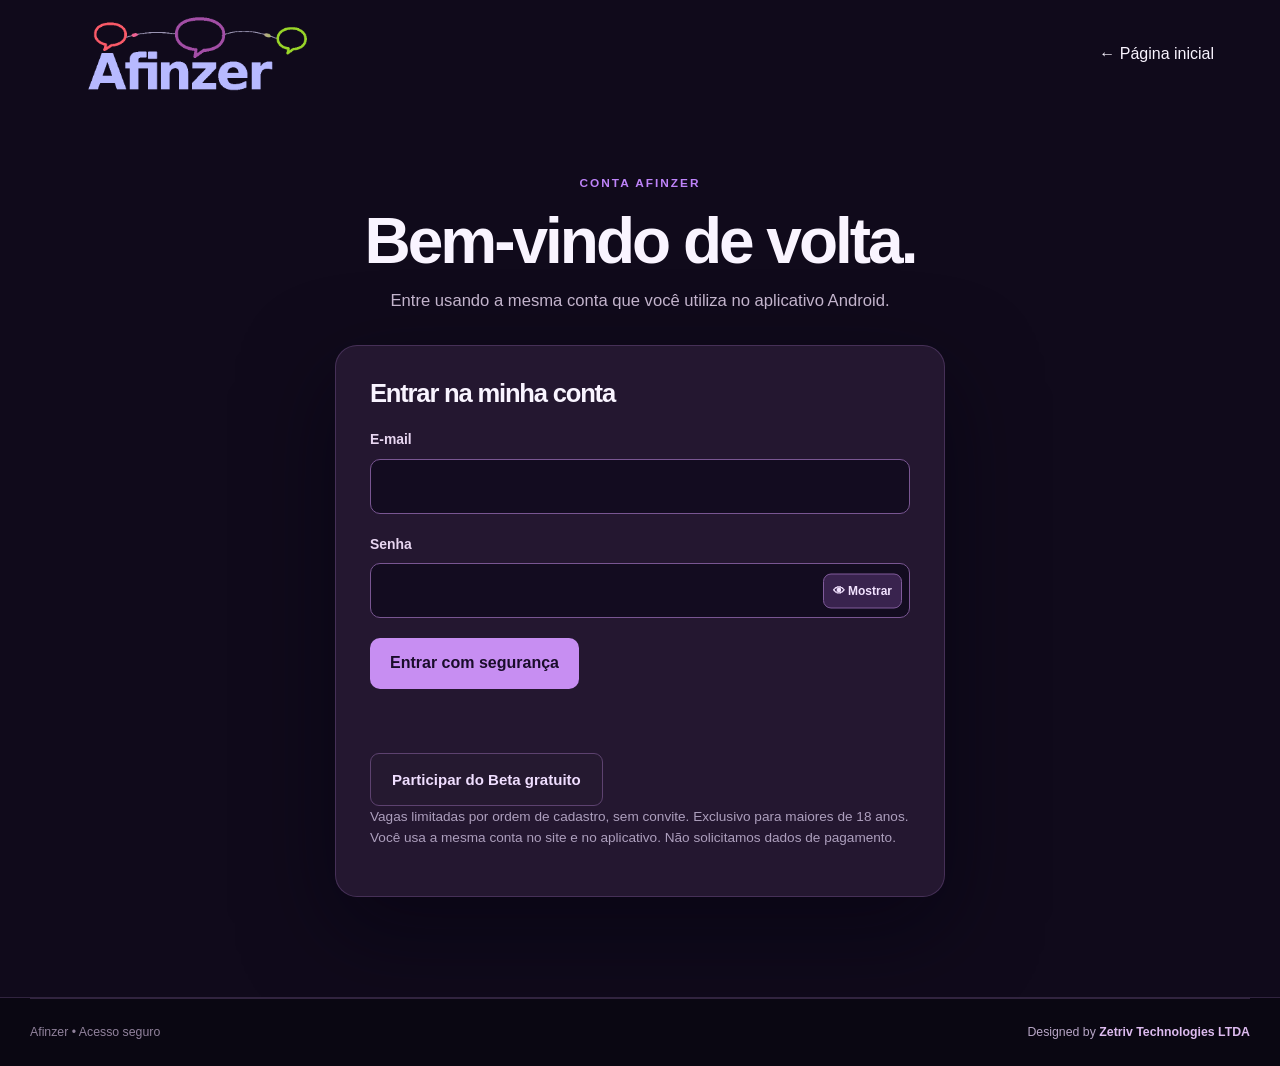
==== commit 0274e116: "feat(beta): limitar cadastro a 50 usuarios e ampliar a 100 com autorizacao" ====
--- a/admin.html
+++ b/admin.html
@@ -13,6 +13,14 @@
       <div id="admin-content" hidden>
         <div class="portal-actions"><span class="portal-pill ready">● Acesso administrativo</span><button type="button" class="portal-button secondary" id="refresh-reports">Atualizar denúncias</button><button type="button" class="portal-button secondary" id="logout">Sair</button></div>
         <div class="portal-grid" aria-label="Resumo da fila"><div class="portal-stat"><strong id="total-count">—</strong><span>Total consultado</span></div><div class="portal-stat"><strong id="pending-count">—</strong><span>Pendentes</span></div><div class="portal-stat"><strong id="review-count">—</strong><span>Em análise</span></div></div>
+        <section class="beta-vagas" aria-labelledby="admin-beta-heading">
+          <h2 id="admin-beta-heading">Beta Afinzer • Controle de vagas</h2>
+          <div class="beta-vagas-header"><strong id="admin-beta-ocupadas">Consultando contas...</strong><span id="admin-beta-restantes">—</span></div>
+          <div class="beta-vagas-track"><div id="admin-beta-progresso" class="beta-vagas-fill" style="width:0%"></div></div>
+          <p class="portal-subtle">As contas existentes são preservadas e entram na contagem. O teto final é de 100 usuários; nenhum pagamento é ativado.</p>
+          <div class="portal-actions"><button id="admin-beta-atualizar" type="button" class="portal-button secondary">Atualizar vagas</button><button id="admin-beta-ampliar" type="button" class="portal-button" hidden>Autorizar ampliação para 100</button></div>
+          <p id="admin-beta-mensagem" class="portal-status" role="status" aria-live="polite"></p>
+        </section>
         <p class="portal-subtle">As medidas administrativas são registradas com justificativa e histórico. Suspensões e banimentos precisam ser confirmados por você e podem ser revertidos. Denúncias e evidências não são apagadas automaticamente.</p>
         <h2 class="portal-history-title">Contas com restrições</h2>
         <div id="restriction-list" class="report-list" aria-live="polite">Carregando restrições...</div>
--- a/styles.css
+++ b/styles.css
@@ -10,6 +10,8 @@
 .design-credit strong{font-weight:750;color:#ddbbef}
 @media(max-width:760px){.brand-logo{width:39px;height:39px;flex-basis:39px}.design-credit{white-space:normal}}
 
-/* Identidade Afinzer: assinatura horizontal, vetorial e sem fundo. */
-.brand-logo{width:188px;height:55px;flex:0 0 188px;object-fit:contain;border-radius:0;box-shadow:none}
-@media(max-width:760px){.brand-logo{width:148px;height:44px;flex:0 0 148px}}
+/* Identidade Afinzer: logo maior, vetorial e com balões animados em loop no SVG. */
+.header{height:108px}
+.brand-logo{width:264px;height:77px;flex:0 0 264px;object-fit:contain;border-radius:0;box-shadow:none}
+@media(max-width:760px){.header{height:84px}.brand-logo{width:190px;height:56px;flex:0 0 190px}}
+@media(max-width:380px){.brand-logo{width:167px;height:49px;flex:0 0 167px}}
--- a/portal.css
+++ b/portal.css
@@ -2,9 +2,27 @@
 .portal-heading{max-width:780px;margin:0 auto 31px;text-align:center}
 .portal-heading h1{font-size:clamp(2.5rem,6vw,4rem);margin:12px 0}
 .portal-heading p{font-size:1.04rem}
+.entry-choices{display:grid;grid-template-columns:repeat(2,minmax(0,1fr));gap:22px;width:min(100%,1100px);margin:0 auto}
+.entry-choice-card{display:flex;flex-direction:column;align-items:flex-start;min-height:340px;padding:34px;border:1px solid #9060af;border-radius:24px;background:linear-gradient(145deg,#432051,#21142f);color:#f9efff;box-shadow:0 18px 44px #08031044;transition:transform .16s ease,border-color .16s ease,box-shadow .16s ease}
+.entry-choice-card:hover,.entry-choice-card:focus-visible{transform:translateY(-4px);border-color:#d894fc;box-shadow:0 22px 50px #ad4ee633}
+.entry-choice-card.moderator-choice{background:linear-gradient(145deg,#34223e,#1c142a);border-color:#70567b}
+.entry-choice-symbol{display:grid;place-items:center;width:66px;height:66px;border-radius:20px;font-size:2.2rem;color:#fff;background:#9840c5;margin-bottom:24px}
+.moderator-choice .entry-choice-symbol{background:#5d476c}
+.entry-choice-kicker{font-size:.75rem;letter-spacing:.14em;color:#d8a9f8;font-weight:850}
+.entry-choice-card h2{font-size:clamp(1.5rem,3vw,2.05rem);margin:10px 0 12px}
+.entry-choice-card p{color:#dfcee8;line-height:1.65;max-width:425px;flex:1}
+.entry-choice-link{display:inline-flex;padding:12px 20px;background:#a644d5;border-radius:12px;font-weight:800;color:#fff;margin-top:12px}
+.moderator-choice .entry-choice-link{background:#523765}
+.entry-switch-account{grid-column:1/-1;justify-self:center}
 .portal-card{width:min(100%,610px);margin:0 auto;padding:34px;background:#241730;border:1px solid var(--line);border-radius:22px;box-shadow:var(--shadow)}
 .portal-card.wide{width:min(100%,1100px)}
 .portal-card h2{font-size:1.6rem;margin-bottom:22px}
+.beta-vagas{background:linear-gradient(140deg,#32203e,#21142e);border:1px solid #8b5da6;border-radius:15px;padding:16px;margin:0 0 23px}
+.beta-vagas-header{display:flex;justify-content:space-between;gap:12px;align-items:center;flex-wrap:wrap;font-size:.87rem;color:#f6e3ff}
+.beta-vagas-header span{color:#d7b3ee}
+.beta-vagas-track{height:9px;margin:12px 0;background:#160d21;border-radius:100px;overflow:hidden}
+.beta-vagas-fill{height:100%;border-radius:100px;background:linear-gradient(90deg,#8e35c3,#de83f2);transition:width .3s ease}
+.beta-vagas .portal-subtle{margin:0}
 .portal-field{display:flex;flex-direction:column;gap:8px;margin-bottom:20px}
 .portal-field label{color:#e8d6f1;font-size:.87rem;font-weight:700}
 .portal-field input,.portal-field textarea,.portal-field select{width:100%;background:#130c20;color:#fff;border:1px solid #795692;border-radius:10px;padding:14px;font:inherit;min-width:0}
@@ -49,4 +67,4 @@
 .portal-history-title{margin-top:42px}
 .portal-back{display:inline-block;color:#dfb2f4;text-decoration:underline;margin-bottom:28px}
 [hidden]{display:none!important}
-@media(max-width:760px){.portal-layout{padding-top:35px}.portal-card{padding:22px}.portal-grid{grid-template-columns:1fr}.report-header{align-items:flex-start;flex-direction:column}.portal-table{display:block;overflow-x:auto}}
+@media(max-width:760px){.portal-layout{padding-top:35px}.portal-card{padding:22px}.entry-choices{grid-template-columns:1fr}.entry-choice-card{min-height:270px;padding:25px}.portal-grid{grid-template-columns:1fr}.report-header{align-items:flex-start;flex-direction:column}.portal-table{display:block;overflow-x:auto}}
